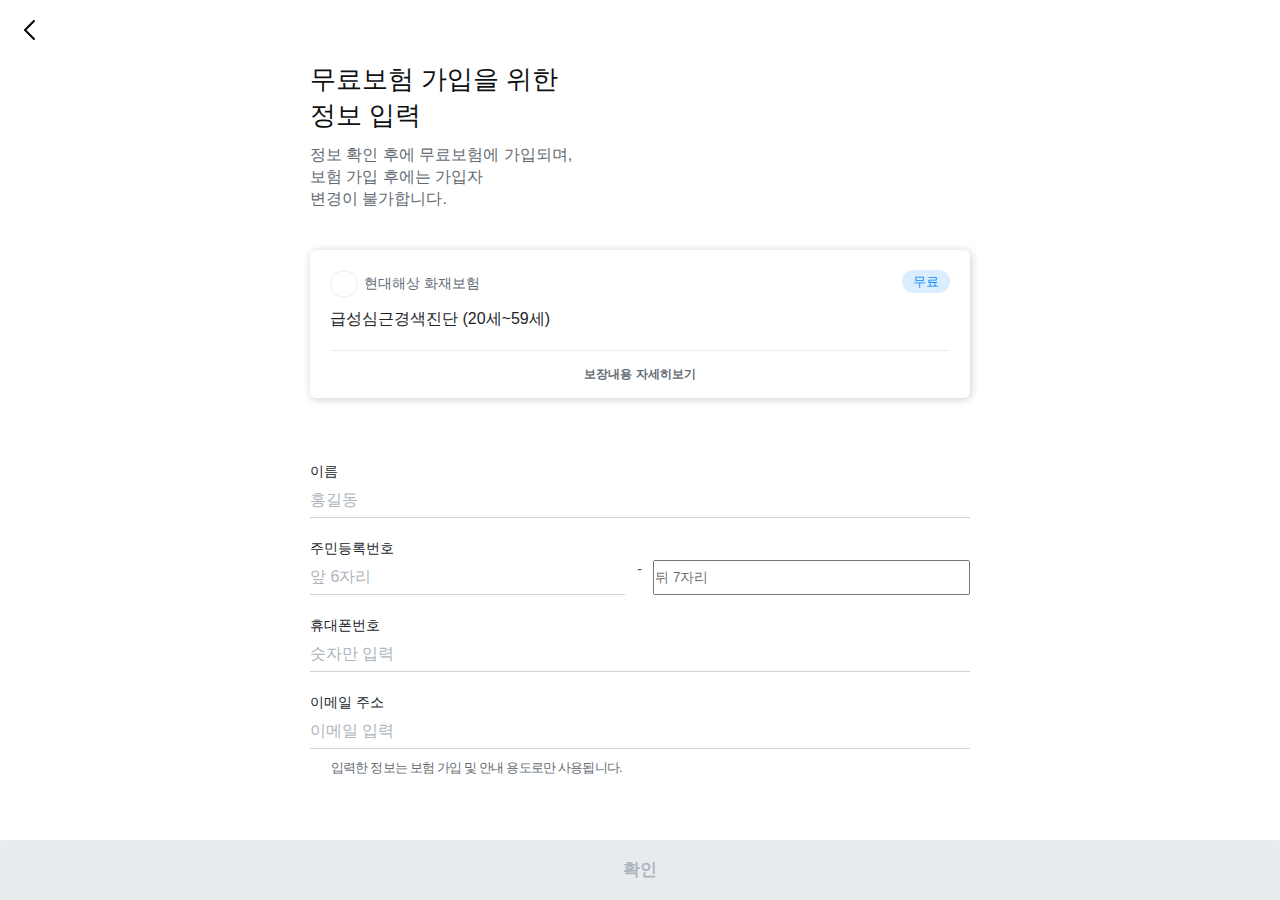
==== signup_form.html @ 78729662 "Update signup_form.html" ====
<html lang="ko">
    <head>
        <meta charset="utf-8">
        <meta content="website" property="og:type">
        <meta content="" property="og:site_name">
        <meta content="" property="og:url">
        <meta content="" property="og:title">
        <meta content="" property="og:description">
        <title>Re:think</title>
        <link rel="shortcut icon" href="" type="image/x-icon">        
        <meta name="viewport" content="user-scalable=no, initial-scale=1.0, maximum-scale=1.0, minimum-scale=1.0, width=device-width, height=device-height, minimal-ui">
        <meta name="apple-mobile-web-app-capable" content="yes">
        <meta name="format-detection" content="telephone=no">
        <link rel="stylesheet" type="text/css" href="./css/reset.css">
        <link rel="stylesheet" type="text/css" href="./css/common.css">
    </head>
    <body>
        <div class="wrap">
            <div class="head-button">
                <a href="javascript:history.back();" class="btn btn-back"></a>
            </div>
            <header class="header">
                <h1 class="page-head">무료보험 가입을 위한<br> 정보 입력</h1>
                <p>정보 확인 후에 무료보험에 가입되며,<br>
                    보험 가입 후에는 가입자<br>
                    변경이 불가합니다.</p>
            </header>
            <main class="content">
                <section class="insurance-info">
                    <h2 class="hyundai">현대해상 화재보험</h2>
                    <p>급성심근경색진단 (20세~59세)</p>
                    <strong>무료</strong>
                    <a href="#layerDetails" class="eLayer">보장내용 자세히보기</a>
                </section>
                <fieldset>
                    <ul class="section-signup_form">
                        <li>
                            <strong>이름</strong>
                            <div><input type="text" placeholder="홍길동"></div>
                        </li>
                        <li class="resident-number">
                            <strong>주민등록번호</strong>
                            <div><input type="number" pattern="[0-9]*" inputmode="numeric" placeholder="앞 6자리"><span>-</span><input pattern="[0-9]*" inputmode="numeric" placeholder="뒤 7자리"></div>
                        </li>
                        <li>
                            <strong>휴대폰번호</strong>
                            <div><input type="number" pattern="[0-9]*" inputmode="numeric" placeholder="숫자만 입력"></div>
                        </li>
                        <li>
                            <strong>이메일 주소</strong>
                            <div><input type="email" placeholder="이메일 입력"></div>
                        </li>
                    </ul>
                </fieldset>
                <p class="text-info">입력한 정보는 보험 가입 및 안내 용도로만 사용됩니다.</p>
            </main>
            <footer class="footer">
                <a href="complete.html" class="btn btn-primary disabled">확인</a>
            </footer>
        </div>

        <section class="layer" id="layerDetails">
            <div class="head-button">
                <a href="#" class="btn btn-close eClose"></a>
            </div>
            <div class="container">
                <h2>보장내역 상세보기</h2>
                <div class="contents">
                    <h3>보장 및 보험 조건</h3>
                    <div class="table">
                        <table>
                            <thead>
                                <tr>
                                    <th scope="col">보장</th>
                                    <th scope="col">1인당 보상한도액</th>
                                </tr>
                            </thead>
                            <tbody>
                                <tr>
                                    <td>급성심근경색진단비</td>
                                    <td>2,000,000원</td>
                                </tr>
                            </tbody>
                        </table>
                    </div>
                    <p class="text-info">보상하는 의료비는 동비용을 보장하는 다수의 보험계약이
                        체결되어 있는 경우 약관에 따라 비례하여 보상합니다.
                        다만, 이미 가입된 보험계약에서 보상한 금액이 본인이 부담한 의료비를 초과하였을때에는 보험금이 지급되지 아니할 수 있습니다.</p>
                </div>
            </div>
            <footer class="footer">
                <a href="#" class="btn btn-secondary eClose">닫기</a>
            </footer>
        </section>


        <script
                src="https://code.jquery.com/jquery-3.5.1.min.js"
                integrity="sha256-9/aliU8dGd2tb6OSsuzixeV4y/faTqgFtohetphbbj0="
                crossorigin="anonymous"></script>
        <script>
            $( document ).ready(function() {
                $('body').on('click', '.eLayer', function (e) {
                    let targetLayer = $($(e.currentTarget).attr("href"));

                    $("body").addClass("overlay");
                    $(targetLayer).fadeIn();
                    e.preventDefault();
                });

                $('body').on('click', '.layer .eClose', function (e) {
                    let findParent = $(this).parents('.layer');
                    console.log('11111111111', findParent);

                    $("body").removeClass("overlay");
                    findParent.fadeOut();
                    e.preventDefault();
                });

            });
        </script>
    </body>
</html>
---- css/common.css ----
body.overlay {
  overflow: hidden;
  height: 100%; }

.wrap {
  overflow: hidden;
  margin: 0 auto;
  min-width: 320px;
  max-width: 720px;
  padding-top: 52px;
  padding-right: constant(safe-area-inset-right);
  padding-left: constant(safe-area-inset-left);
  padding-right: env(safe-area-inset-right);
  padding-left: env(safe-area-inset-left);
  padding-bottom: 60px;
  line-height: 1.38; }
  .wrap .head-button {
    z-index: 20;
    position: fixed;
    top: 0;
    left: 0;
    right: 0;
    padding: 18px 18px 10px;
    height: 24px;
    background: #fff; }
  .wrap .content {
    padding: 40px 30px 60px; }
    .wrap .content.content-expired {
      padding-top: 128px;
      padding-bottom: 0; }
  .wrap .footer {
    z-index: 20;
    position: fixed;
    left: 0;
    bottom: 0;
    bottom: constant(safe-area-inset-bottom);
    bottom: env(safe-area-inset-bottom);
    width: 100%; }
    .wrap .footer .logo {
      padding-bottom: 32px;
      text-align: center; }

.header {
  padding: 0 30px; }
  .header .logo {
    margin-bottom: 30px;
    padding-top: 16px; }
  .header p {
    margin-top: 10px;
    font-size: 16px;
    color: #636b73; }

.page-head {
  font-size: 26px;
  color: #0e1012;
  font-weight: 500;
  line-height: 1.38; }

h1.page-head {
  padding-top: 10px; }
  h1.page-head.complete::before {
    content: '';
    display: block;
    margin-bottom: 10px;
    width: 50px;
    height: 50px;
    background: url("../images/ico_complete.svg") no-repeat left;
    background-size: cover; }

input[type="checkbox"] {
  position: absolute;
  overflow: hidden;
  clip: rect(0 0 0 0);
  margin: -1px;
  width: 1px;
  height: 1px;
  border: 0 !important;
  outline-style: none;
  caret-color: #ffeb00; }
  input[type="checkbox"] + label {
    display: block;
    padding-left: 23px;
    background-image: url("../images/ico_chk_sm.svg");
    background-repeat: no-repeat;
    background-position: 0 center;
    background-size: 10px auto; }
  input[type="checkbox"]:checked + label {
    background-image: url("../images/ico_chk_sm_on.svg"); }
  input[type="checkbox"].all-check + label {
    padding-left: 38px;
    line-height: 38px;
    background-image: url("../images/ico_chk.svg");
    background-size: 28px auto; }
  input[type="checkbox"].all-check:checked + label {
    background-image: url("../images/ico_chk_on.svg"); }

input[type="text"],
input[type="password"],
input[type="email"],
input[type="number"] {
  padding: 6px 0;
  font-size: 16px;
  color: #636b73;
  line-height: 1.38;
  border: solid #ced4da;
  border-width: 0 0 1px 0; }
  input[type="text"]::placeholder,
  input[type="password"]::placeholder,
  input[type="email"]::placeholder,
  input[type="number"]::placeholder {
    color: #adb5bd; }

.btn {
  display: inline-block;
  text-align: center; }
  .btn-back {
    width: 24px;
    height: 24px;
    background-image: url("../images/btn_back.svg");
    background-repeat: no-repeat;
    background-position: center;
    background-size: cover; }
  .btn-close {
    width: 24px;
    height: 24px;
    background-image: url("../images/btn_close.svg");
    background-repeat: no-repeat;
    background-position: center;
    background-size: cover; }
  .btn-primary {
    width: 100%;
    height: 60px;
    line-height: 60px;
    font-size: 17px;
    color: #0e1012;
    font-weight: 700;
    background: #ffeb00;
    border-radius: 2px; }
    .btn-primary.disabled {
      color: #adb5bd;
      background: #e9ecef; }
  .btn-secondary {
    width: 100%;
    height: 60px;
    line-height: 60px;
    font-size: 17px;
    color: #fff;
    font-weight: 700;
    background: #636b73;
    border-radius: 2px; }

.text-info {
  position: relative;
  margin-top: 10px;
  padding-left: 21px;
  font-size: 13px;
  color: #636b73;
  letter-spacing: -0.8px;
  word-break: keep-all; }
  .text-info::before {
    content: '';
    position: absolute;
    top: 0;
    left: 0;
    display: block;
    width: 15px;
    height: 15px;
    vertical-align: middle;
    background: url("../images/ico_text_info.svg") no-repeat center;
    background-size: cover; }

.section-terms_agree {
  padding: 20px 0 0; }
  .section-terms_agree ul {
    margin-top: 14px; }
  .section-terms_agree li {
    position: relative;
    padding: 20px 40px 20px 17px;
    line-height: 1.43;
    word-break: keep-all;
    border: 1px solid #f1f3f5;
    background: #f8f9fa; }
    .section-terms_agree li + li {
      margin-top: 8px; }
    .section-terms_agree li a {
      position: absolute;
      top: 50%;
      right: 10px;
      display: inline-block;
      margin-top: -30px;
      width: 24px;
      height: 60px;
      background-image: url("../images/ico_arrow_link.svg");
      background-repeat: no-repeat;
      background-position: center;
      background-size: 5px auto; }
.section-signup_form {
  margin-top: 63px; }
  .section-signup_form li + li {
    margin-top: 20px; }
  .section-signup_form li.resident-number div {
    display: flex; }
    .section-signup_form li.resident-number div span {
      margin: 0 11px 0 12px; }
  .section-signup_form strong {
    color: #212529;
    font-weight: 400;
    line-height: 1.43; }
  .section-signup_form div {
    margin-top: 2px; }
    .section-signup_form div input {
      width: 100%; }
.section-complete {
  padding-top: 40px;
  font-size: 16px;
  border-top: 1px solid #e9ecef; }
  .section-complete li + li {
    margin-top: 20px; }
  .section-complete span {
    display: inline-block;
    margin-right: 30px;
    width: 64px;
    color: #636b73; }
  .section-complete strong {
    color: #212529;
    font-weight: 400; }

.insurance-info {
  position: relative;
  padding: 20px 20px 0;
  background: #fff;
  border-radius: 6px;
  box-shadow: 1px 1px 8px 0 rgba(0, 0, 0, 0.2); }
  .insurance-info h2 {
    font-size: 14px;
    color: #636b73;
    font-weight: 400;
    line-height: 1.43; }
    .insurance-info h2.hyundai::before {
      content: '';
      display: inline-block;
      margin: 0 6px 0 0;
      width: 26px;
      height: 26px;
      vertical-align: middle;
      border: 1px solid #e9ecef;
      border-radius: 50%;
      background: url("../images/img_logo_hyundai.png") no-repeat center;
      background-size: 16px auto; }
  .insurance-info p {
    margin-top: 10px;
    font-size: 16px;
    color: #212529;
    font-weight: 500; }
  .insurance-info strong {
    position: absolute;
    top: 20px;
    right: 20px;
    width: 48px;
    height: 23px;
    font-size: 13px;
    color: #008dff;
    font-weight: 500;
    line-height: 23px;
    text-align: center;
    background: rgba(72, 172, 255, 0.2);
    border-radius: 15px; }
  .insurance-info a {
    display: block;
    margin-top: 20px;
    padding: 13px 0 14px;
    font-size: 12px;
    color: #636b73;
    font-weight: 700;
    line-height: 1.67;
    text-align: center;
    border-top: 1px solid #e9ecef; }

.content-expired {
  text-align: center; }
  .content-expired .page-head {
    padding-top: 0; }
    .content-expired .page-head::before {
      content: '';
      display: block;
      margin: 0 auto 10px;
      width: 50px;
      height: 50px;
      background: url("../images/ico_expired.svg") no-repeat left;
      background-size: cover; }
  .content-expired .inbyu {
    margin-top: 20px;
    padding-top: 20px;
    font-size: 16px;
    color: #212529;
    border-top: 1px solid #e9ecef; }
    .content-expired .inbyu span {
      overflow: hidden;
      display: inline-flex;
      justify-content: center;
      align-items: center;
      width: 30px;
      height: 30px;
      vertical-align: middle;
      border: 1px solid #e9ecef;
      border-radius: 50%; }

.layer {
  display: none;
  z-index: 100;
  position: fixed;
  top: 0;
  left: 0;
  right: 0;
  bottom: 0;
  background: #fff; }
  .layer .head-button {
    z-index: 20;
    padding: 18px 18px 10px;
    height: 24px;
    text-align: right;
    background: #fff; }
  .layer .container {
    overflow-y: auto;
    padding: 40px 30px 90px;
    height: calc(100vh - (constant(safe-area-inset-bottom) + 52px + 70px + 60px));
    height: calc(100vh - (env(safe-area-inset-bottom) + 52px + 70px + 60px)); }
    .layer .container h2 {
      margin-bottom: 20px;
      font-size: 20px;
      color: #0e1012;
      font-weight: 500;
      line-height: 1.5; }
  .layer .contents {
    line-height: 1.43; }
    .layer .contents.terms h3 {
      margin-top: 20px;
      font-size: inherit;
      font-weight: 400; }
    .layer .contents h3 {
      font-size: 16px;
      color: #212529;
      font-weight: 400;
      line-height: 1.25; }
    .layer .contents .table {
      margin-top: 20px;
      border-bottom: 1px solid #ced4da; }
      .layer .contents .table table {
        table-layout: fixed;
        width: 100%;
        line-height: 1.43;
        border-collapse: collapse; }
      .layer .contents .table th, .layer .contents .table td {
        padding: 10px 10px 8px;
        text-align: center;
        border-top: 1px solid #ced4da; }
      .layer .contents .table th {
        background: #f1f3f5; }
      .layer .contents .table th + th, .layer .contents .table td + td {
        border-left: 1px solid #ced4da; }
  .layer .footer {
    z-index: 110;
    position: fixed;
    bottom: 0;
    left: 0;
    right: 0;
    padding-bottom: constant(safe-area-inset-bottom);
    padding-bottom: env(safe-area-inset-bottom);
    width: 100%; }

/*# sourceMappingURL=common.css.map */
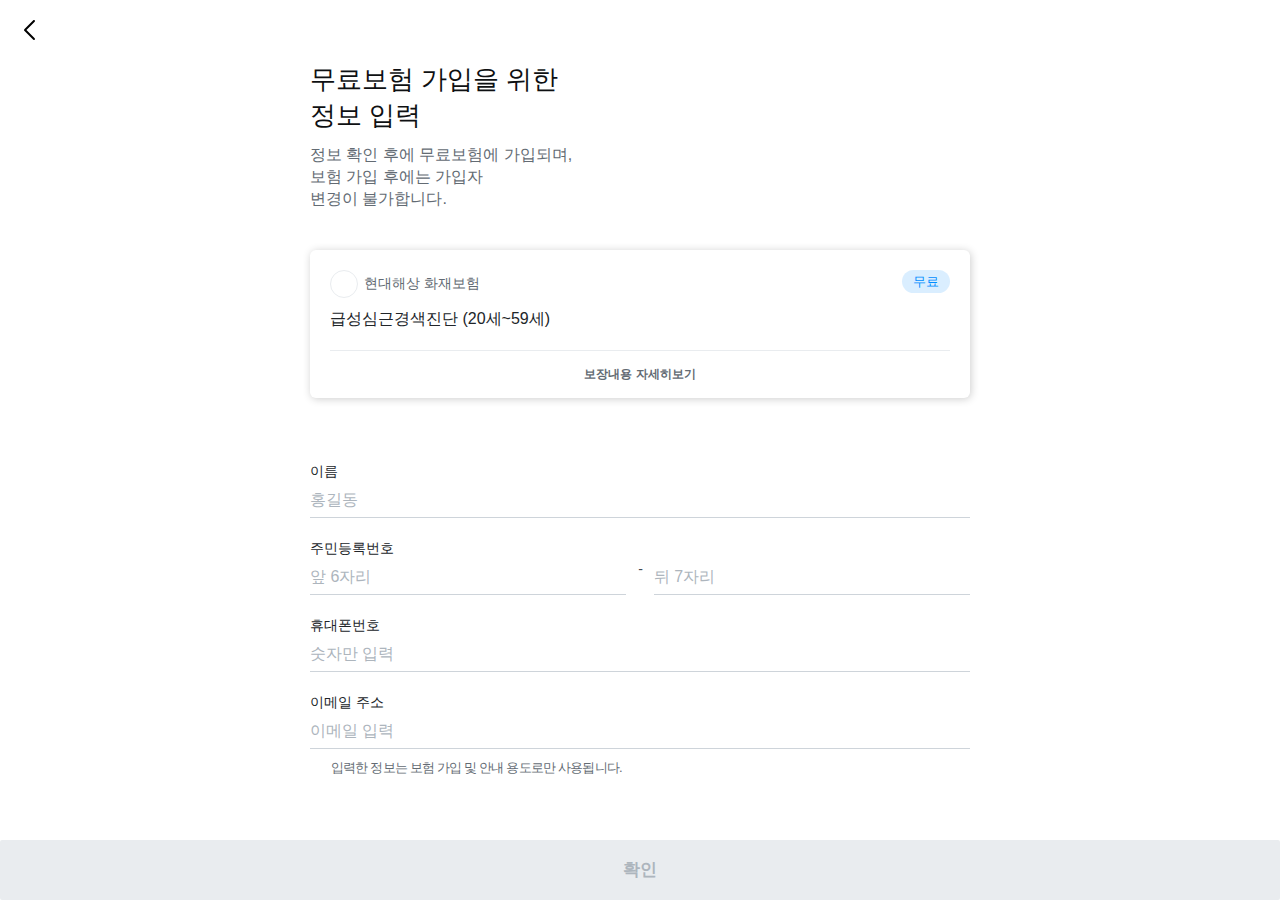
==== commit 3039f42f: "Update signup_form.html" ====
--- a/signup_form.html
+++ b/signup_form.html
@@ -40,7 +40,7 @@
                         </li>
                         <li class="resident-number">
                             <strong>주민등록번호</strong>
-                            <div><input type="number" pattern="[0-9]*" inputmode="numeric" placeholder="앞 6자리"><span>-</span><input pattern="[0-9]*" inputmode="numeric" placeholder="뒤 7자리"></div>
+                            <div><input type="number" pattern="[0-9]*" inputmode="numeric" placeholder="앞 6자리"><span>-</span><input type="number" pattern="[0-9]*" inputmode="numeric" placeholder="뒤 7자리"></div>
                         </li>
                         <li>
                             <strong>휴대폰번호</strong>
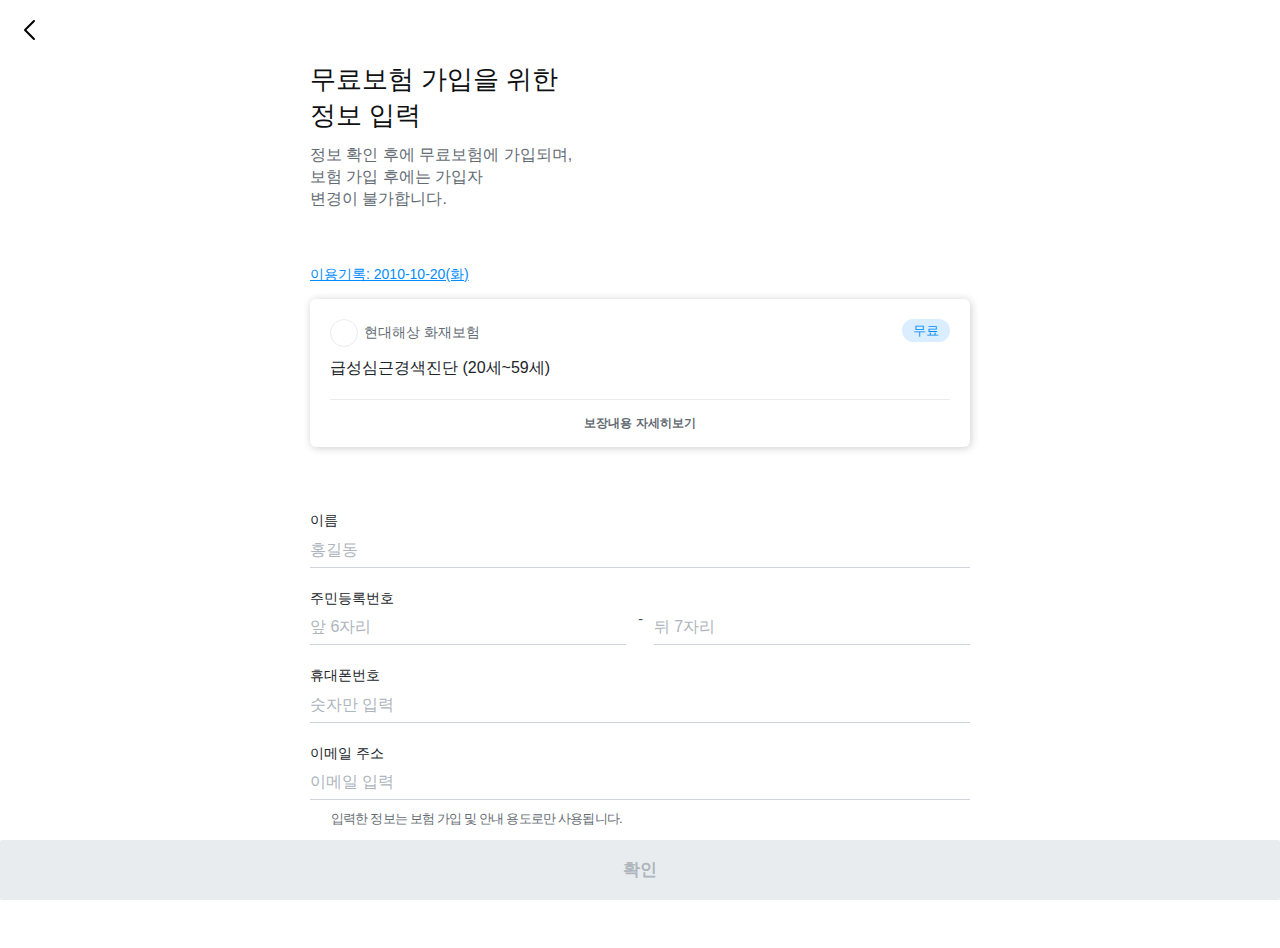
==== commit f175b241: "Update signup_form.html" ====
--- a/signup_form.html
+++ b/signup_form.html
@@ -1,3 +1,4 @@
+<!DOCTYPE HTML>
 <html lang="ko">
     <head>
         <meta charset="utf-8">
@@ -26,6 +27,7 @@
                     변경이 불가합니다.</p>
             </header>
             <main class="content">
+                <a href="#layerUsage" class="eLayer text-link">이용기록: 2010-10-20(화)</a>
                 <section class="insurance-info">
                     <h2 class="hyundai">현대해상 화재보험</h2>
                     <p>급성심근경색진단 (20세~59세)</p>
@@ -40,11 +42,11 @@
                         </li>
                         <li class="resident-number">
                             <strong>주민등록번호</strong>
-                            <div><input type="number" pattern="[0-9]*" inputmode="numeric" placeholder="앞 6자리"><span>-</span><input type="number" pattern="[0-9]*" inputmode="numeric" placeholder="뒤 7자리"></div>
+                            <div><input type="number" pattern="[0-9]*" inputmode="numeric" maxlength="6" placeholder="앞 6자리"><span>-</span><input type="number" pattern="[0-9]*" inputmode="numeric" maxlength="7" placeholder="뒤 7자리" class="security"></div>
                         </li>
                         <li>
                             <strong>휴대폰번호</strong>
-                            <div><input type="number" pattern="[0-9]*" inputmode="numeric" placeholder="숫자만 입력"></div>
+                            <div><input type="number" pattern="[0-9]*" inputmode="numeric" maxlength="11" placeholder="숫자만 입력"></div>
                         </li>
                         <li>
                             <strong>이메일 주소</strong>
@@ -55,7 +57,7 @@
                 <p class="text-info">입력한 정보는 보험 가입 및 안내 용도로만 사용됩니다.</p>
             </main>
             <footer class="footer">
-                <a href="complete.html" class="btn btn-primary disabled">확인</a>
+                <button type="submit" class="btn btn-primary disabled" onclick="location.href='complete.html'">확인</a>
             </footer>
         </div>
 
--- a/css/common.css
+++ b/css/common.css
@@ -109,6 +109,9 @@
   input[type="email"]::placeholder,
   input[type="number"]::placeholder {
     color: #adb5bd; }
+  input.security {
+    -webkit-text-security:disc;
+  }
 
 .btn {
   display: inline-block;
@@ -168,6 +171,12 @@
     vertical-align: middle;
     background: url("../images/ico_text_info.svg") no-repeat center;
     background-size: cover; }
+.text-link {
+  display: block;
+  margin: 15px 0;
+  color: #008dff;
+  text-decoration: underline;
+}
 
 .section-terms_agree {
   padding: 20px 0 0; }
@@ -323,8 +332,8 @@
   .layer .container {
     overflow-y: auto;
     padding: 40px 30px 90px;
-    height: calc(100vh - (constant(safe-area-inset-bottom) + 52px + 70px + 60px));
-    height: calc(100vh - (env(safe-area-inset-bottom) + 52px + 70px + 60px)); }
+    height: calc(100% - (constant(safe-area-inset-bottom) + 52px + 70px + 60px));
+    height: calc(100% - (env(safe-area-inset-bottom) + 52px + 70px + 60px)); }
     .layer .container h2 {
       margin-bottom: 20px;
       font-size: 20px;
